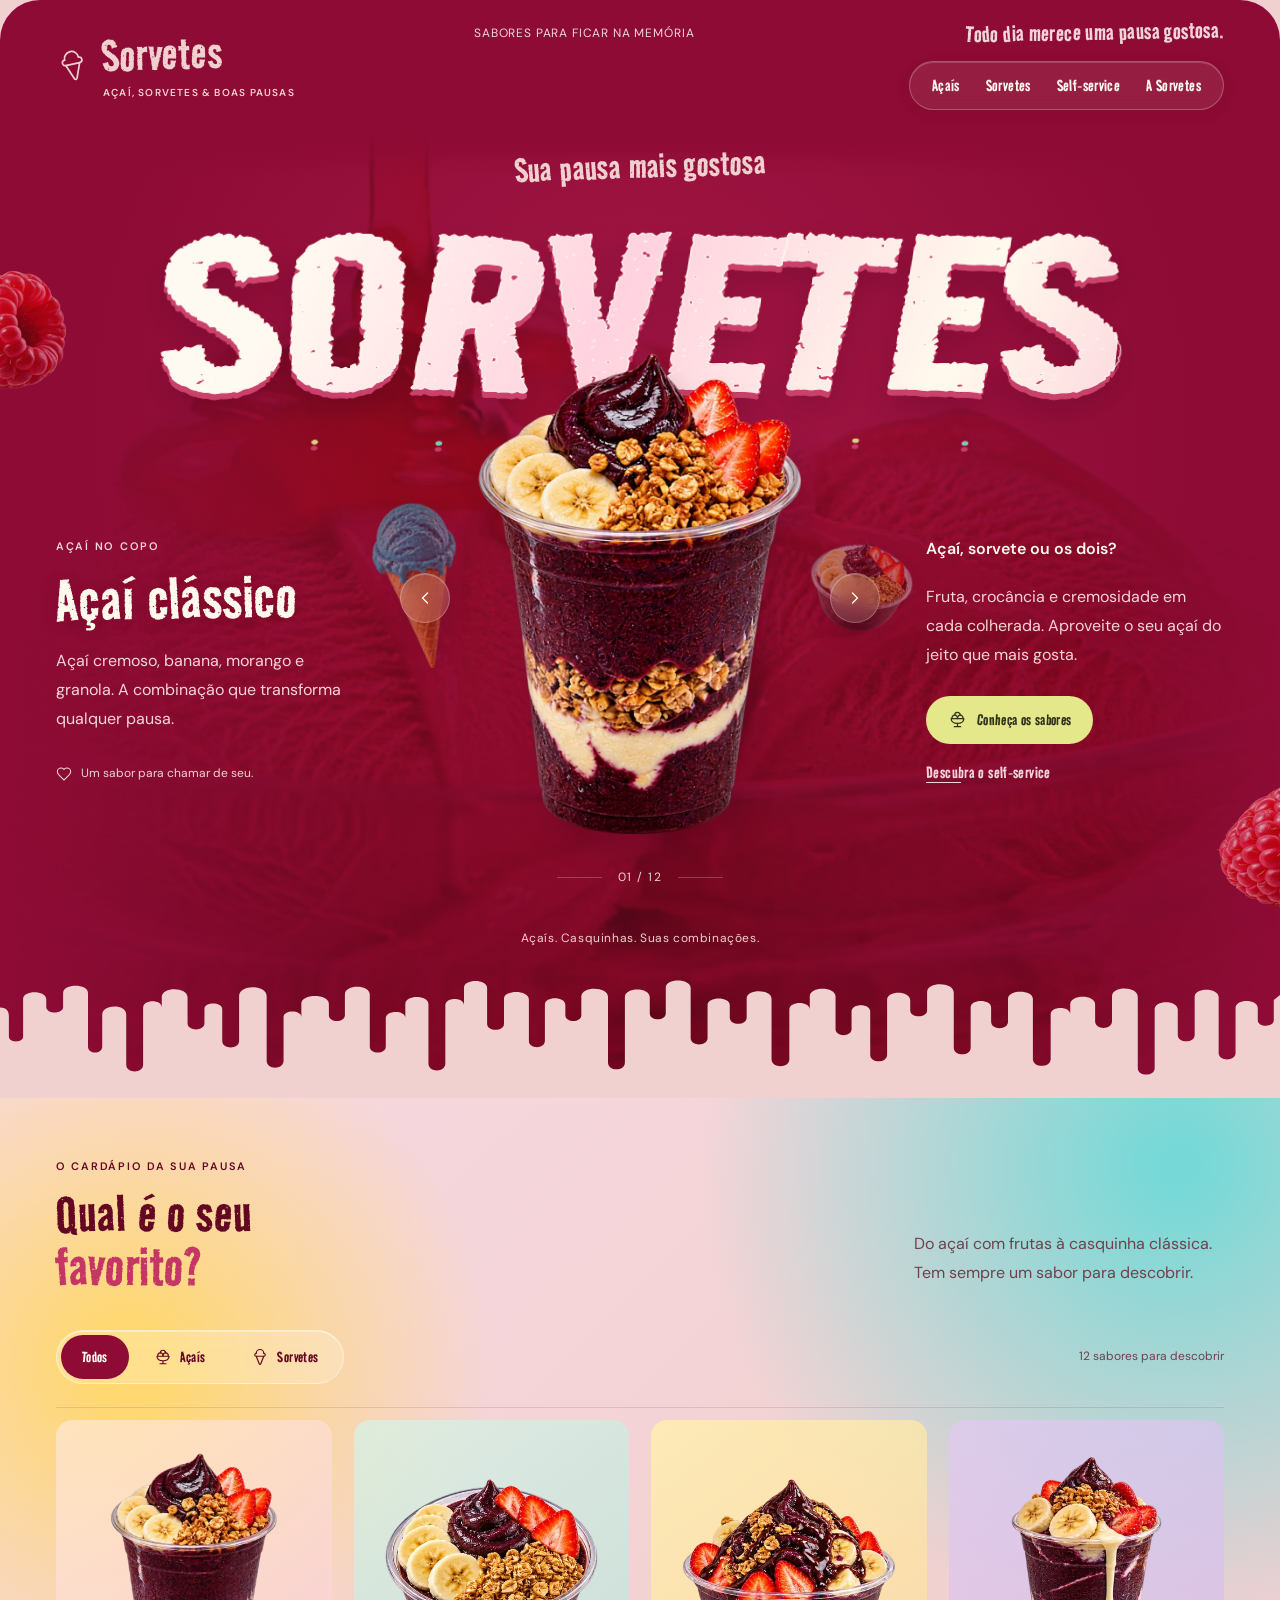
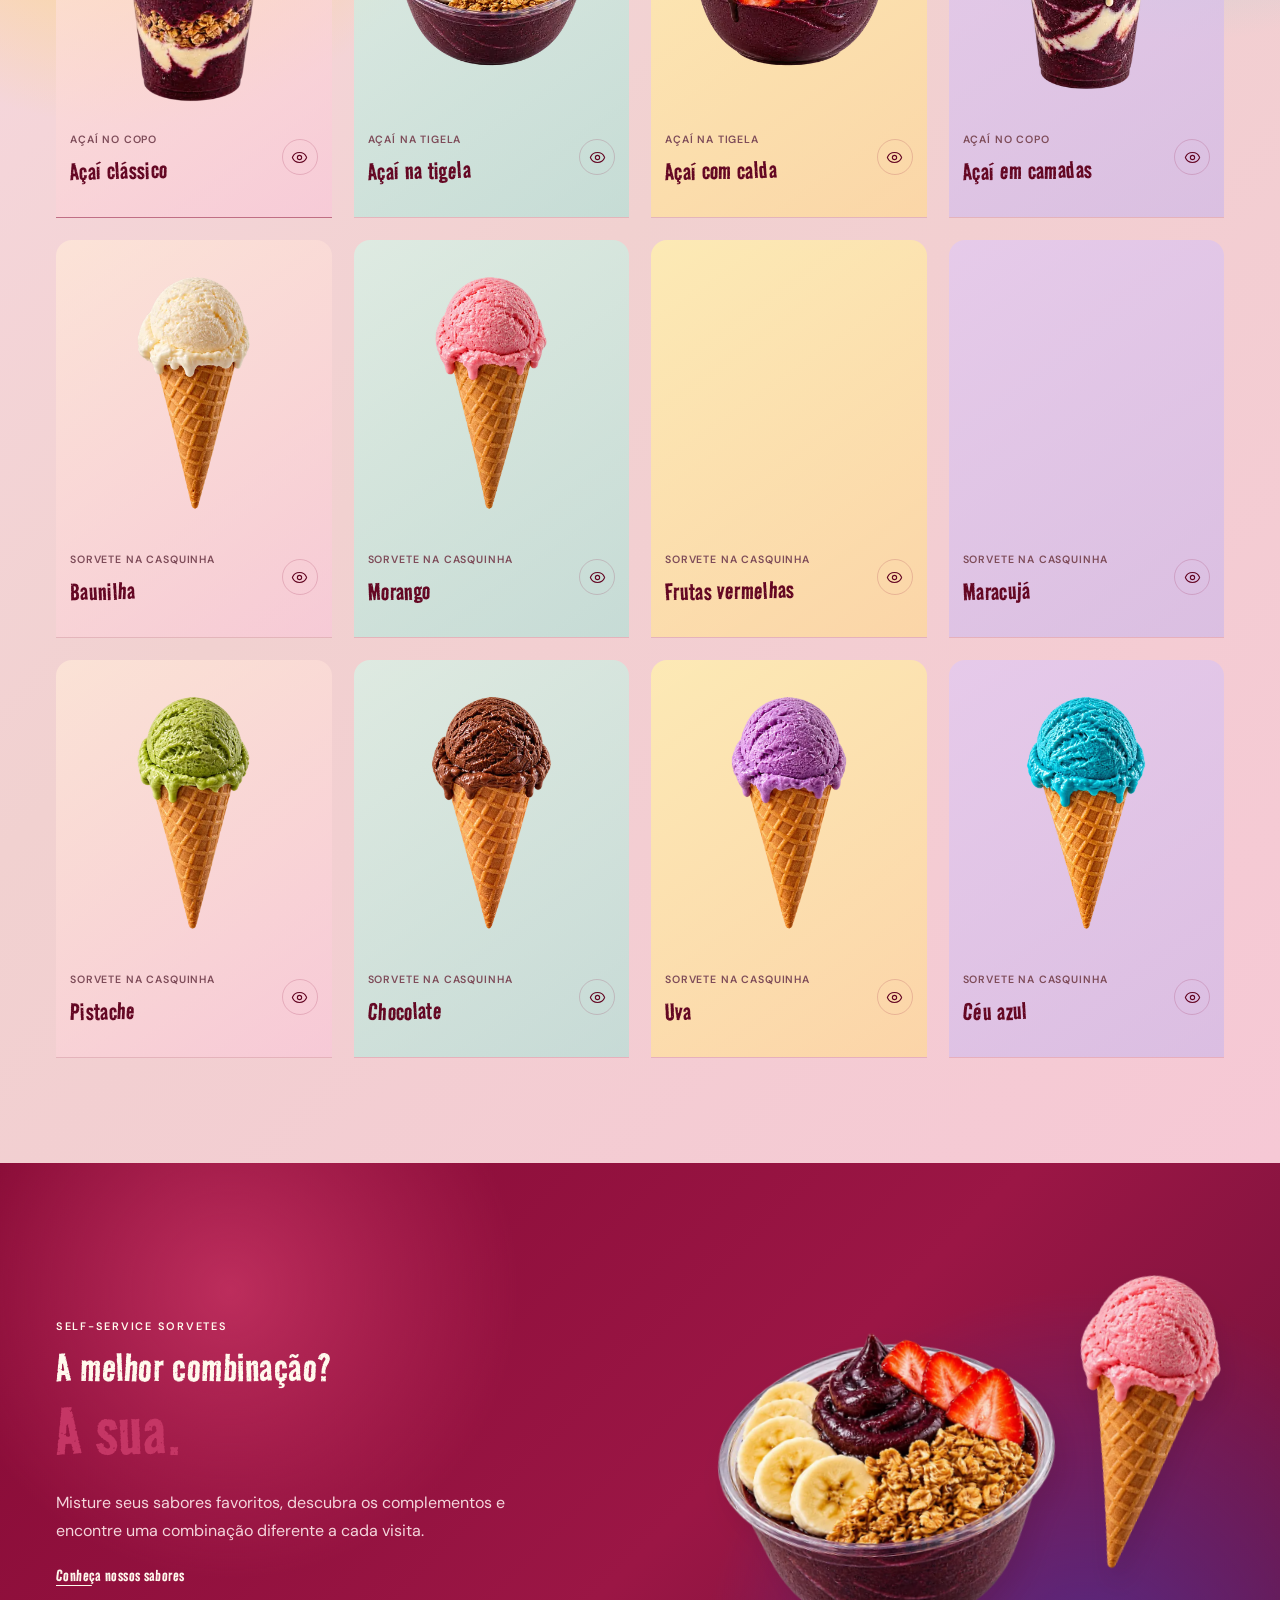
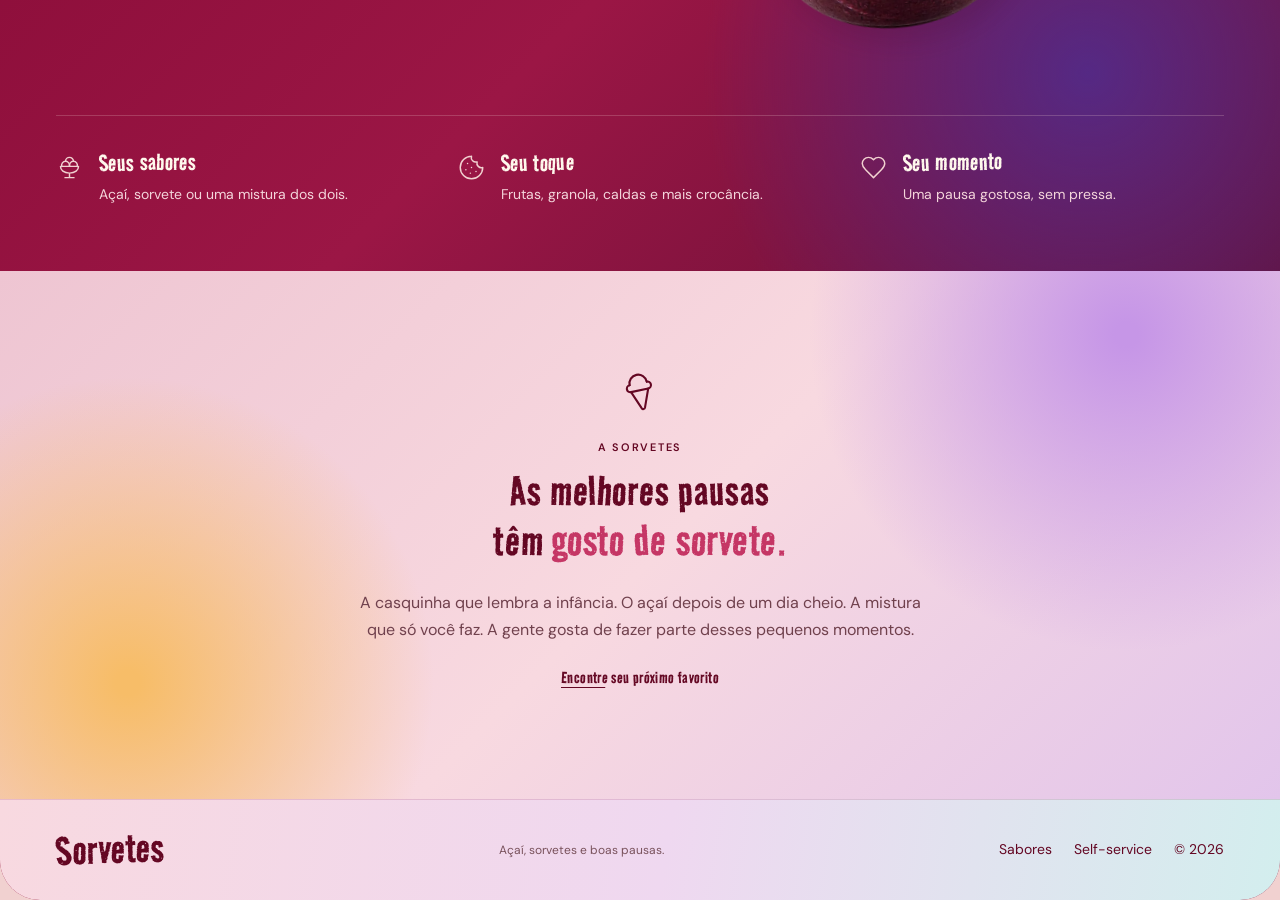
==== sorvetes/index.html @ 3cd3f7c0 "Publish Creamery site" ====
<!doctype html>
<html lang="pt-BR">
<head>
  <meta charset="utf-8">
  <meta name="viewport" content="width=device-width, initial-scale=1">
  <meta name="theme-color" content="#8d0b35">
  <meta name="description" content="Conheça a Sorvetes: açaís com frutas, sorvetes na casquinha e self-service. Um sabor para cada pausa.">
  <title>Sorvetes | Açaí, sorvetes e self-service</title>
  <link rel="icon" type="image/svg+xml" href="data:image/svg+xml,%3Csvg xmlns='http://www.w3.org/2000/svg' viewBox='0 0 64 64'%3E%3Crect width='64' height='64' rx='18' fill='%238d0b35'/%3E%3Cpath d='M21 34h22L32 57z' fill='%23e3bd7b'/%3E%3Ccircle cx='32' cy='25' r='16' fill='%23efb9c2'/%3E%3C/svg%3E">
  <link rel="preload" href="assets/scoops.woff" as="font" type="font/woff" crossorigin>
  <link rel="preload" href="assets/dm-sans.woff" as="font" type="font/woff" crossorigin>
  <link rel="preload" href="assets/acai-hero.webp" as="image" fetchpriority="high">
  <link rel="stylesheet" href="styles.css">
  <script src="products.js" defer></script>
  <script src="app.js" defer></script>
</head>
<body>
  <a class="skip-link" href="#inicio">Pular para o conteúdo</a>
  <div class="site-shell">
    <header class="site-header">
      <a class="brand" href="#inicio" aria-label="Sorvetes, início"><svg class="icon" aria-hidden="true"><use href="assets/icons.svg#ice-cream-cone"/></svg><span class="brand-name">Sorvetes<span>açaí, sorvetes & boas pausas</span></span></a>
      <div class="header-content">
        <div class="header-top"><span>SABORES PARA FICAR NA MEMÓRIA</span><span class="header-note">Todo dia merece uma pausa gostosa.</span></div>
        <div class="header-bottom">
          <nav class="desktop-nav glass" aria-label="Navegação principal"><a class="nav-link" href="#cardapio" data-filter-link="acai">Açaís</a><a class="nav-link" href="#cardapio" data-filter-link="sorvete">Sorvetes</a><a class="nav-link" href="#self-service">Self-service</a><a class="nav-link" href="#sobre">A Sorvetes</a></nav>
          <button class="menu-toggle icon-button glass" type="button" title="Abrir menu" aria-label="Abrir menu" aria-expanded="false" aria-controls="mobile-nav"><svg class="icon" aria-hidden="true"><use href="assets/icons.svg#menu"/></svg></button>
        </div>
      </div>
      <nav id="mobile-nav" class="mobile-nav glass" aria-label="Navegação móvel" hidden><a href="#cardapio" data-filter-link="acai">Açaís</a><a href="#cardapio" data-filter-link="sorvete">Sorvetes</a><a href="#self-service">Self-service</a><a href="#sobre">A Sorvetes</a></nav>
    </header>
    <main>
      <div class="hero-band">
        <div class="site-atmosphere" aria-hidden="true">
          <video id="background-video" autoplay muted loop playsinline webkit-playsinline preload="metadata" poster="assets/video/strawberry-poster.webp" tabindex="-1" disablepictureinpicture disableremoteplayback>
            <source src="assets/video/strawberry-mobile.mp4" data-src="assets/video/strawberry-mobile.mp4" media="(max-width: 700px)" type="video/mp4">
            <source src="assets/video/strawberry-desktop.mp4" data-src="assets/video/strawberry-desktop.mp4" type="video/mp4">
          </video>
        </div>
        <section id="inicio" class="hero" aria-label="Produtos em destaque" aria-roledescription="carrossel" tabindex="-1">
          <div class="hero-heading"><p class="eyebrow">Sua pausa mais gostosa</p><h1 class="scoop-wordmark" data-text="SORVETES">SORVETES</h1></div>
          <div class="hero-stage">
            <div class="hero-copy hero-copy-left"><span class="section-label" id="hero-category">Açaí no copo</span><h2 id="hero-name">Açaí clássico</h2><p id="hero-description">Açaí cremoso, banana, morango e granola. A combinação que transforma qualquer pausa.</p><div class="hero-caption"><svg class="icon" aria-hidden="true"><use href="assets/icons.svg#heart"/></svg><span>Um sabor para chamar de seu.</span></div></div>
            <div class="product-showcase">
              <div class="edge-preview edge-preview-previous" aria-hidden="true"><img id="previous-image" src="assets/products/ceu-azul.webp" alt="" width="227" height="440" decoding="async" fetchpriority="low"><span class="edge-preview-label"><small>Anterior</small><strong id="previous-name">Céu azul</strong></span></div>
              <div class="edge-preview edge-preview-next" aria-hidden="true"><img id="next-image" src="assets/products/acai-na-tigela.webp" alt="" width="440" height="385" decoding="async" fetchpriority="low"><span class="edge-preview-label"><small>Próximo</small><strong id="next-name">Açaí na tigela</strong></span></div>
              <button id="previous-product" class="icon-button product-arrow previous glass" type="button" title="Ver produto anterior: Céu azul" aria-label="Ver produto anterior: Céu azul" aria-controls="hero-image"><svg class="icon" aria-hidden="true"><use href="assets/icons.svg#chevron-left"/></svg></button>
              <figure class="hero-product"><div class="product-tilt"><div class="product-float"><img id="hero-image" class="hero-product-image is-active" src="assets/acai-hero.webp" alt="Açaí clássico com banana, morango e granola" width="800" height="1200" fetchpriority="high" decoding="async" draggable="false"><img id="hero-buffer-image" class="hero-product-image" alt="" aria-hidden="true" width="800" height="1200" decoding="async" draggable="false"></div></div><figcaption class="sr-only" id="hero-image-caption">Açaí clássico</figcaption></figure>
              <button id="next-product" class="icon-button product-arrow next glass" type="button" title="Ver próximo produto: Açaí na tigela" aria-label="Ver próximo produto: Açaí na tigela" aria-controls="hero-image"><svg class="icon" aria-hidden="true"><use href="assets/icons.svg#chevron-right"/></svg></button>
              <div class="product-position"><span class="position-line" aria-hidden="true"></span><span id="slide-count" class="slide-count" aria-hidden="true">01 / 12</span><span class="position-line" aria-hidden="true"></span></div>
            </div>
            <div class="hero-copy hero-copy-right"><p class="hero-intro">Açaí, sorvete ou os dois?</p><p id="hero-detail">Fruta, crocância e cremosidade em cada colherada. Aproveite o seu açaí do jeito que mais gosta.</p><div class="hero-actions"><a class="button button-lime" href="#cardapio"><svg class="icon" aria-hidden="true"><use href="assets/icons.svg#ice-cream-bowl"/></svg>Conheça os sabores</a><a class="text-link" href="#self-service">Descubra o self-service</a></div></div>
          </div>
          <div class="hero-controls"><span class="hero-control-note">Açaís. Casquinhas. Suas combinações.</span></div>
          <p id="slide-status" class="sr-only" aria-live="polite"></p>
        </section>
        <div class="berries" aria-hidden="true"><img class="berry berry-one" src="assets/raspberry.webp" alt="" width="160" height="160" decoding="async"><img class="berry berry-two" src="assets/raspberry.webp" alt="" width="160" height="160" decoding="async"></div>
        <div class="cream-edge" aria-hidden="true"><svg viewBox="0 0 1440 310" preserveAspectRatio="none" xmlns="http://www.w3.org/2000/svg">
        <path d="M0 76 C8 76 10 87 10 99 L10 151 C10 168 26 168 26 151 L26 54 C26 31 52 31 52 55 L52 74 C52 94 71 94 71 75 L71 39 C71 14 99 14 99 39 L99 177 C99 198 115 198 115 177 L115 95 C115 67 142 67 142 94 L142 224 C142 247 161 247 161 224 L161 77 C161 55 182 55 182 76 L182 49 C182 22 211 22 211 50 L211 117 C211 138 230 138 230 117 L230 79 C230 61 250 61 250 80 L250 163 C250 185 269 185 269 163 L269 46 C269 16 300 16 300 47 L300 214 C300 238 319 238 319 214 L319 101 C319 82 339 82 339 101 L339 66 C339 40 370 40 370 67 L370 96 C370 116 388 116 388 96 L388 42 C388 16 416 16 416 43 L416 177 C416 198 434 198 434 177 L434 104 C434 83 456 83 456 103 L456 67 C456 43 482 43 482 68 L482 221 C482 245 501 245 501 221 L501 70 C501 49 522 49 522 70 L522 25 C522 2 548 2 548 26 L548 118 C548 139 567 139 567 118 L567 54 C567 30 595 30 595 56 L595 163 C595 184 613 184 613 162 L613 69 C613 47 636 47 636 70 L636 96 C636 116 654 116 654 96 L654 48 C654 21 684 21 684 49 L684 218 C684 242 703 242 703 218 L703 49 C703 23 731 23 731 50 L731 91 C731 112 749 112 749 91 L749 24 C749 0 777 0 777 26 L777 155 C777 177 796 177 796 155 L796 70 C796 47 821 47 821 70 L821 102 C821 124 840 124 840 102 L840 53 C840 28 868 28 868 54 L868 210 C868 234 888 234 888 210 L888 82 C888 59 911 59 911 82 L911 47 C911 21 940 21 940 48 L940 132 C940 153 958 153 958 132 L958 86 C958 65 979 65 979 86 L979 198 C979 221 998 221 998 198 L998 56 C998 32 1024 32 1024 58 L1024 83 C1024 104 1043 104 1043 83 L1043 36 C1043 9 1073 9 1073 38 L1073 180 C1073 203 1092 203 1092 180 L1092 76 C1092 54 1115 54 1115 76 L1115 113 C1115 135 1134 135 1134 113 L1134 54 C1134 29 1162 29 1162 54 L1162 209 C1162 233 1182 233 1182 209 L1182 93 C1182 72 1204 72 1204 93 L1204 68 C1204 42 1232 42 1232 68 L1232 112 C1232 135 1251 135 1251 112 L1251 47 C1251 20 1280 20 1280 49 L1280 233 C1280 255 1299 255 1299 233 L1299 81 C1299 56 1325 56 1325 82 L1325 147 C1325 169 1344 169 1344 147 L1344 48 C1344 24 1371 24 1371 50 L1371 194 C1371 216 1390 216 1390 194 L1390 77 C1390 53 1415 53 1415 78 L1415 109 C1415 128 1433 128 1433 109 L1433 57 L1440 44 L1440 310 L0 310 Z"/>
      </svg></div>
      </div>
      <div class="catalog-band">
        <div class="rain-field" aria-hidden="true">
          <svg class="rain-drop" style="--x:3%;--size:32px;--delay:-2s;--duration:15s;--drift:18px;--turn:-18deg"><use href="assets/icons.svg#ice-cream-cone"/></svg>
          <svg class="rain-drop" style="--x:12%;--size:45px;--delay:-10s;--duration:18s;--drift:-16px;--turn:14deg"><use href="assets/icons.svg#ice-cream-bowl"/></svg>
          <svg class="rain-drop" style="--x:22%;--size:28px;--delay:-6s;--duration:13s;--drift:12px;--turn:-12deg"><use href="assets/icons.svg#ice-cream-cone"/></svg>
          <svg class="rain-drop" style="--x:31%;--size:50px;--delay:-14s;--duration:20s;--drift:-20px;--turn:20deg"><use href="assets/icons.svg#ice-cream-bowl"/></svg>
          <svg class="rain-drop" style="--x:42%;--size:34px;--delay:-5s;--duration:17s;--drift:19px;--turn:-20deg"><use href="assets/icons.svg#ice-cream-cone"/></svg>
          <svg class="rain-drop" style="--x:53%;--size:43px;--delay:-12s;--duration:16s;--drift:-22px;--turn:15deg"><use href="assets/icons.svg#ice-cream-bowl"/></svg>
          <svg class="rain-drop" style="--x:64%;--size:26px;--delay:-4s;--duration:14s;--drift:15px;--turn:-16deg"><use href="assets/icons.svg#ice-cream-cone"/></svg>
          <svg class="rain-drop" style="--x:74%;--size:48px;--delay:-16s;--duration:19s;--drift:-13px;--turn:18deg"><use href="assets/icons.svg#ice-cream-bowl"/></svg>
          <svg class="rain-drop" style="--x:83%;--size:30px;--delay:-8s;--duration:15s;--drift:20px;--turn:-15deg"><use href="assets/icons.svg#ice-cream-cone"/></svg>
          <svg class="rain-drop" style="--x:93%;--size:40px;--delay:-18s;--duration:21s;--drift:-17px;--turn:21deg"><use href="assets/icons.svg#ice-cream-bowl"/></svg>
        </div>
        <section id="cardapio" class="catalog section-container" aria-labelledby="catalog-title">
          <div class="section-heading reveal"><div><p class="section-label">O cardápio da sua pausa</p><h2 id="catalog-title">Qual é o seu <em>favorito?</em></h2></div><p>Do açaí com frutas à casquinha clássica. Tem sempre um sabor para descobrir.</p></div>
          <div class="catalog-toolbar"><div class="category-filters glass" role="group" aria-label="Filtrar produtos"><button class="filter-button active" type="button" data-filter="all" aria-pressed="true">Todos</button><button class="filter-button" type="button" data-filter="acai" aria-pressed="false"><svg class="icon" aria-hidden="true"><use href="assets/icons.svg#ice-cream-bowl"/></svg>Açaís</button><button class="filter-button" type="button" data-filter="sorvete" aria-pressed="false"><svg class="icon" aria-hidden="true"><use href="assets/icons.svg#ice-cream-cone"/></svg>Sorvetes</button></div><span id="product-count" class="product-count" aria-live="polite">12 sabores para descobrir</span></div>
          <div class="product-grid">
            <article class="product-card reveal" data-product-id="acai-classico" data-category="acai">
              <button class="product-preview" type="button" data-show-product="acai-classico" aria-label="Ver Açaí clássico em destaque">
                <span class="catalog-art"><img src="assets/products/acai-classico-thumb.webp" alt="" width="293" height="440" loading="lazy" decoding="async"></span>
                <span class="product-info"><span><span class="product-category">Açaí no copo</span><span class="product-name">Açaí clássico</span></span><span class="product-view" aria-hidden="true"><svg class="icon" aria-hidden="true"><use href="assets/icons.svg#eye"/></svg></span></span>
              </button>
            </article>
            <article class="product-card reveal" data-product-id="acai-na-tigela" data-category="acai">
              <button class="product-preview" type="button" data-show-product="acai-na-tigela" aria-label="Ver Açaí na tigela em destaque">
                <span class="catalog-art"><img src="assets/products/acai-na-tigela-thumb.webp" srcset="assets/products/acai-na-tigela-thumb.webp 440w, assets/products/acai-na-tigela.webp 900w" sizes="(max-width: 540px) 165px, (max-width: 960px) 230px, 270px" alt="" width="440" height="385" loading="lazy" decoding="async"></span>
                <span class="product-info"><span><span class="product-category">Açaí na tigela</span><span class="product-name">Açaí na tigela</span></span><span class="product-view" aria-hidden="true"><svg class="icon" aria-hidden="true"><use href="assets/icons.svg#eye"/></svg></span></span>
              </button>
            </article>
            <article class="product-card reveal" data-product-id="acai-com-calda" data-category="acai">
              <button class="product-preview" type="button" data-show-product="acai-com-calda" aria-label="Ver Açaí com calda em destaque">
                <span class="catalog-art"><img src="assets/products/acai-com-calda-thumb.webp" srcset="assets/products/acai-com-calda-thumb.webp 440w, assets/products/acai-com-calda.webp 900w" sizes="(max-width: 540px) 165px, (max-width: 960px) 230px, 270px" alt="" width="440" height="385" loading="lazy" decoding="async"></span>
                <span class="product-info"><span><span class="product-category">Açaí na tigela</span><span class="product-name">Açaí com calda</span></span><span class="product-view" aria-hidden="true"><svg class="icon" aria-hidden="true"><use href="assets/icons.svg#eye"/></svg></span></span>
              </button>
            </article>
            <article class="product-card reveal" data-product-id="acai-em-camadas" data-category="acai">
              <button class="product-preview" type="button" data-show-product="acai-em-camadas" aria-label="Ver Açaí em camadas em destaque">
                <span class="catalog-art"><img src="assets/products/acai-em-camadas-thumb.webp" srcset="assets/products/acai-em-camadas-thumb.webp 286w, assets/products/acai-em-camadas.webp 584w" sizes="(max-width: 540px) 165px, (max-width: 960px) 230px, 270px" alt="" width="286" height="440" loading="lazy" decoding="async"></span>
                <span class="product-info"><span><span class="product-category">Açaí no copo</span><span class="product-name">Açaí em camadas</span></span><span class="product-view" aria-hidden="true"><svg class="icon" aria-hidden="true"><use href="assets/icons.svg#eye"/></svg></span></span>
              </button>
            </article>
            <article class="product-card reveal" data-product-id="baunilha" data-category="sorvete">
              <button class="product-preview" type="button" data-show-product="baunilha" aria-label="Ver Baunilha em destaque">
                <span class="catalog-art"><img src="assets/products/baunilha-thumb.webp" srcset="assets/products/baunilha-thumb.webp 214w, assets/products/baunilha.webp 438w" sizes="(max-width: 540px) 165px, (max-width: 960px) 230px, 270px" alt="" width="214" height="440" loading="lazy" decoding="async"></span>
                <span class="product-info"><span><span class="product-category">Sorvete na casquinha</span><span class="product-name">Baunilha</span></span><span class="product-view" aria-hidden="true"><svg class="icon" aria-hidden="true"><use href="assets/icons.svg#eye"/></svg></span></span>
              </button>
            </article>
            <article class="product-card reveal" data-product-id="morango" data-category="sorvete">
              <button class="product-preview" type="button" data-show-product="morango" aria-label="Ver Morango em destaque">
                <span class="catalog-art"><img src="assets/products/morango-thumb.webp" srcset="assets/products/morango-thumb.webp 212w, assets/products/morango.webp 433w" sizes="(max-width: 540px) 165px, (max-width: 960px) 230px, 270px" alt="" width="212" height="440" loading="lazy" decoding="async"></span>
                <span class="product-info"><span><span class="product-category">Sorvete na casquinha</span><span class="product-name">Morango</span></span><span class="product-view" aria-hidden="true"><svg class="icon" aria-hidden="true"><use href="assets/icons.svg#eye"/></svg></span></span>
              </button>
            </article>
            <article class="product-card reveal" data-product-id="frutas-vermelhas" data-category="sorvete">
              <button class="product-preview" type="button" data-show-product="frutas-vermelhas" aria-label="Ver Frutas vermelhas em destaque">
                <span class="catalog-art"><img src="assets/products/frutas-vermelhas-thumb.webp" srcset="assets/products/frutas-vermelhas-thumb.webp 227w, assets/products/frutas-vermelhas.webp 465w" sizes="(max-width: 540px) 165px, (max-width: 960px) 230px, 270px" alt="" width="227" height="440" loading="lazy" decoding="async"></span>
                <span class="product-info"><span><span class="product-category">Sorvete na casquinha</span><span class="product-name">Frutas vermelhas</span></span><span class="product-view" aria-hidden="true"><svg class="icon" aria-hidden="true"><use href="assets/icons.svg#eye"/></svg></span></span>
              </button>
            </article>
            <article class="product-card reveal" data-product-id="maracuja" data-category="sorvete">
              <button class="product-preview" type="button" data-show-product="maracuja" aria-label="Ver Maracujá em destaque">
                <span class="catalog-art"><img src="assets/products/maracuja-thumb.webp" srcset="assets/products/maracuja-thumb.webp 213w, assets/products/maracuja.webp 436w" sizes="(max-width: 540px) 165px, (max-width: 960px) 230px, 270px" alt="" width="213" height="440" loading="lazy" decoding="async"></span>
                <span class="product-info"><span><span class="product-category">Sorvete na casquinha</span><span class="product-name">Maracujá</span></span><span class="product-view" aria-hidden="true"><svg class="icon" aria-hidden="true"><use href="assets/icons.svg#eye"/></svg></span></span>
              </button>
            </article>
            <article class="product-card reveal" data-product-id="pistache" data-category="sorvete">
              <button class="product-preview" type="button" data-show-product="pistache" aria-label="Ver Pistache em destaque">
                <span class="catalog-art"><img src="assets/products/pistache-thumb.webp" srcset="assets/products/pistache-thumb.webp 214w, assets/products/pistache.webp 438w" sizes="(max-width: 540px) 165px, (max-width: 960px) 230px, 270px" alt="" width="214" height="440" loading="lazy" decoding="async"></span>
                <span class="product-info"><span><span class="product-category">Sorvete na casquinha</span><span class="product-name">Pistache</span></span><span class="product-view" aria-hidden="true"><svg class="icon" aria-hidden="true"><use href="assets/icons.svg#eye"/></svg></span></span>
              </button>
            </article>
            <article class="product-card reveal" data-product-id="chocolate" data-category="sorvete">
              <button class="product-preview" type="button" data-show-product="chocolate" aria-label="Ver Chocolate em destaque">
                <span class="catalog-art"><img src="assets/products/chocolate-thumb.webp" srcset="assets/products/chocolate-thumb.webp 228w, assets/products/chocolate.webp 465w" sizes="(max-width: 540px) 165px, (max-width: 960px) 230px, 270px" alt="" width="228" height="440" loading="lazy" decoding="async"></span>
                <span class="product-info"><span><span class="product-category">Sorvete na casquinha</span><span class="product-name">Chocolate</span></span><span class="product-view" aria-hidden="true"><svg class="icon" aria-hidden="true"><use href="assets/icons.svg#eye"/></svg></span></span>
              </button>
            </article>
            <article class="product-card reveal" data-product-id="uva" data-category="sorvete">
              <button class="product-preview" type="button" data-show-product="uva" aria-label="Ver Uva em destaque">
                <span class="catalog-art"><img src="assets/products/uva-thumb.webp" srcset="assets/products/uva-thumb.webp 219w, assets/products/uva.webp 448w" sizes="(max-width: 540px) 165px, (max-width: 960px) 230px, 270px" alt="" width="219" height="440" loading="lazy" decoding="async"></span>
                <span class="product-info"><span><span class="product-category">Sorvete na casquinha</span><span class="product-name">Uva</span></span><span class="product-view" aria-hidden="true"><svg class="icon" aria-hidden="true"><use href="assets/icons.svg#eye"/></svg></span></span>
              </button>
            </article>
            <article class="product-card reveal" data-product-id="ceu-azul" data-category="sorvete">
              <button class="product-preview" type="button" data-show-product="ceu-azul" aria-label="Ver Céu azul em destaque">
                <span class="catalog-art"><img src="assets/products/ceu-azul-thumb.webp" srcset="assets/products/ceu-azul-thumb.webp 224w, assets/products/ceu-azul.webp 459w" sizes="(max-width: 540px) 165px, (max-width: 960px) 230px, 270px" alt="" width="224" height="440" loading="lazy" decoding="async"></span>
                <span class="product-info"><span><span class="product-category">Sorvete na casquinha</span><span class="product-name">Céu azul</span></span><span class="product-view" aria-hidden="true"><svg class="icon" aria-hidden="true"><use href="assets/icons.svg#eye"/></svg></span></span>
              </button>
            </article>
          </div>
        </section>
      </div>
      <section id="self-service" class="self-service" aria-labelledby="self-title">
        <div class="rain-field" aria-hidden="true">
          <svg class="rain-drop" style="--x:3%;--size:32px;--delay:-2s;--duration:15s;--drift:18px;--turn:-18deg"><use href="assets/icons.svg#ice-cream-cone"/></svg>
          <svg class="rain-drop" style="--x:12%;--size:45px;--delay:-10s;--duration:18s;--drift:-16px;--turn:14deg"><use href="assets/icons.svg#ice-cream-bowl"/></svg>
          <svg class="rain-drop" style="--x:22%;--size:28px;--delay:-6s;--duration:13s;--drift:12px;--turn:-12deg"><use href="assets/icons.svg#ice-cream-cone"/></svg>
          <svg class="rain-drop" style="--x:31%;--size:50px;--delay:-14s;--duration:20s;--drift:-20px;--turn:20deg"><use href="assets/icons.svg#ice-cream-bowl"/></svg>
          <svg class="rain-drop" style="--x:42%;--size:34px;--delay:-5s;--duration:17s;--drift:19px;--turn:-20deg"><use href="assets/icons.svg#ice-cream-cone"/></svg>
          <svg class="rain-drop" style="--x:53%;--size:43px;--delay:-12s;--duration:16s;--drift:-22px;--turn:15deg"><use href="assets/icons.svg#ice-cream-bowl"/></svg>
          <svg class="rain-drop" style="--x:64%;--size:26px;--delay:-4s;--duration:14s;--drift:15px;--turn:-16deg"><use href="assets/icons.svg#ice-cream-cone"/></svg>
          <svg class="rain-drop" style="--x:74%;--size:48px;--delay:-16s;--duration:19s;--drift:-13px;--turn:18deg"><use href="assets/icons.svg#ice-cream-bowl"/></svg>
          <svg class="rain-drop" style="--x:83%;--size:30px;--delay:-8s;--duration:15s;--drift:20px;--turn:-15deg"><use href="assets/icons.svg#ice-cream-cone"/></svg>
          <svg class="rain-drop" style="--x:93%;--size:40px;--delay:-18s;--duration:21s;--drift:-17px;--turn:21deg"><use href="assets/icons.svg#ice-cream-bowl"/></svg>
        </div>
        <div class="section-container self-layout">
          <div class="self-copy reveal"><p class="section-label">Self-service Sorvetes</p><h2 id="self-title">A melhor combinação?<br><em>A sua.</em></h2><p>Misture seus sabores favoritos, descubra os complementos e encontre uma combinação diferente a cada visita.</p><a class="text-link" href="#cardapio">Conheça nossos sabores</a></div>
          <div class="self-art reveal"><img class="self-bowl" src="assets/products/acai-na-tigela.webp" alt="Tigela de açaí com frutas e granola" width="900" height="788" loading="lazy" decoding="async"><img class="self-cone" src="assets/products/morango.webp" alt="Sorvete de morango na casquinha" width="433" height="900" loading="lazy" decoding="async"></div>
          <div class="self-steps"><div class="self-step reveal"><svg class="icon" aria-hidden="true"><use href="assets/icons.svg#ice-cream-bowl"/></svg><div><h3>Seus sabores</h3><p>Açaí, sorvete ou uma mistura dos dois.</p></div></div><div class="self-step reveal"><svg class="icon" aria-hidden="true"><use href="assets/icons.svg#cookie"/></svg><div><h3>Seu toque</h3><p>Frutas, granola, caldas e mais crocância.</p></div></div><div class="self-step reveal"><svg class="icon" aria-hidden="true"><use href="assets/icons.svg#heart"/></svg><div><h3>Seu momento</h3><p>Uma pausa gostosa, sem pressa.</p></div></div></div>
        </div>
      </section>
      <div class="about-band">
        <div class="rain-field" aria-hidden="true">
          <svg class="rain-drop" style="--x:3%;--size:32px;--delay:-2s;--duration:15s;--drift:18px;--turn:-18deg"><use href="assets/icons.svg#ice-cream-cone"/></svg>
          <svg class="rain-drop" style="--x:12%;--size:45px;--delay:-10s;--duration:18s;--drift:-16px;--turn:14deg"><use href="assets/icons.svg#ice-cream-bowl"/></svg>
          <svg class="rain-drop" style="--x:22%;--size:28px;--delay:-6s;--duration:13s;--drift:12px;--turn:-12deg"><use href="assets/icons.svg#ice-cream-cone"/></svg>
          <svg class="rain-drop" style="--x:31%;--size:50px;--delay:-14s;--duration:20s;--drift:-20px;--turn:20deg"><use href="assets/icons.svg#ice-cream-bowl"/></svg>
          <svg class="rain-drop" style="--x:42%;--size:34px;--delay:-5s;--duration:17s;--drift:19px;--turn:-20deg"><use href="assets/icons.svg#ice-cream-cone"/></svg>
          <svg class="rain-drop" style="--x:53%;--size:43px;--delay:-12s;--duration:16s;--drift:-22px;--turn:15deg"><use href="assets/icons.svg#ice-cream-bowl"/></svg>
          <svg class="rain-drop" style="--x:64%;--size:26px;--delay:-4s;--duration:14s;--drift:15px;--turn:-16deg"><use href="assets/icons.svg#ice-cream-cone"/></svg>
          <svg class="rain-drop" style="--x:74%;--size:48px;--delay:-16s;--duration:19s;--drift:-13px;--turn:18deg"><use href="assets/icons.svg#ice-cream-bowl"/></svg>
          <svg class="rain-drop" style="--x:83%;--size:30px;--delay:-8s;--duration:15s;--drift:20px;--turn:-15deg"><use href="assets/icons.svg#ice-cream-cone"/></svg>
          <svg class="rain-drop" style="--x:93%;--size:40px;--delay:-18s;--duration:21s;--drift:-17px;--turn:21deg"><use href="assets/icons.svg#ice-cream-bowl"/></svg>
        </div>
        <section id="sobre" class="about section-container reveal" aria-labelledby="about-title"><div class="about-mark"><svg class="icon" aria-hidden="true"><use href="assets/icons.svg#ice-cream-cone"/></svg></div><p class="section-label">A Sorvetes</p><h2 id="about-title">As melhores pausas<br>têm <em>gosto de sorvete.</em></h2><p>A casquinha que lembra a infância. O açaí depois de um dia cheio. A mistura que só você faz. A gente gosta de fazer parte desses pequenos momentos.</p><a class="text-link" href="#cardapio">Encontre seu próximo favorito</a></section>
      </div>
    </main>
    <footer class="site-footer"><a class="footer-brand" href="#inicio">Sorvetes</a><span>Açaí, sorvetes e boas pausas.</span><nav aria-label="Navegação do rodapé"><a href="#cardapio">Sabores</a><a href="#self-service">Self-service</a><span>© <span id="year">2026</span></span></nav></footer>
  </div>
</body>
</html>
---- sorvetes/styles.css ----
@font-face{font-family:"Scoops";src:url("assets/scoops.woff") format("woff");font-weight:400;font-display:swap}
@font-face{font-family:"DM Sans";src:url("assets/dm-sans.woff") format("woff");font-weight:400;font-display:swap}
@font-face{font-family:"DM Sans";src:url("assets/dm-sans-semibold.woff") format("woff");font-weight:600 700;font-display:swap}

:root{
  --wine:#8d0b35;--wine-dark:#640723;--cream:#f1d1d0;--white:#fff9ed;
  --muted:#f4d5db;--lime:#e4e78a;--body:"DM Sans",Arial,sans-serif;
  --display:"Scoops",Impact,sans-serif;--playful:"Scoops",cursive;
  --ease:cubic-bezier(.22,.61,.36,1);
}
*{box-sizing:border-box}
html{scroll-behavior:smooth;scroll-padding-top:28px}
body{margin:0;background:var(--cream);color:var(--white);font:400 1rem/1.7 var(--body);-webkit-font-smoothing:antialiased}
button{font:inherit;cursor:pointer;border:0}
button,a{-webkit-tap-highlight-color:transparent;touch-action:manipulation}
a{color:inherit;text-decoration:none}
img{display:block;max-width:100%}
button:focus-visible,a:focus-visible,[tabindex]:focus-visible{outline:3px solid var(--lime);outline-offset:5px}
.catalog button:focus-visible,.about a:focus-visible,.site-footer a:focus-visible{outline-color:var(--wine)}
button:disabled{cursor:default}
[hidden]{display:none!important}
.sr-only{position:absolute;width:1px;height:1px;padding:0;margin:-1px;overflow:hidden;clip:rect(0,0,0,0);white-space:nowrap;border:0}
.skip-link{position:fixed;z-index:100;top:12px;left:16px;padding:10px 20px;background:var(--cream);color:var(--wine);transform:translateY(-180%);border-radius:6px}
.skip-link:focus{transform:none}
.icon{display:inline-block;flex-shrink:0;width:20px;height:20px;fill:none;stroke:currentColor;stroke-width:1.6;stroke-linecap:round;stroke-linejoin:round}
.site-shell{isolation:isolate;position:relative;max-width:1800px;margin:auto;overflow:clip;border-radius:40px;background:var(--wine)}
.section-container{position:relative;z-index:2;width:min(1240px,calc(100% - 112px));margin:0 auto}
.site-atmosphere{
  position:absolute;inset:0;z-index:0;pointer-events:none;
  opacity:.58;mix-blend-mode:multiply;
  -webkit-mask-image:linear-gradient(90deg,transparent 0%,#000 32%,#000 85%,transparent);
  mask-image:linear-gradient(90deg,transparent 0%,#000 32%,#000 85%,transparent);
}
.site-atmosphere video{display:block;width:100%;height:100%;object-fit:cover;object-position:center;filter:contrast(1.1) saturate(1.12);transform:scale(1.012)}
.glass{
  background:rgba(255,249,237,.08);border:1px solid rgba(255,249,237,.25);
  box-shadow:inset 0 1px 0 rgba(255,255,255,.16),0 4px 18px rgba(38,0,15,.05);
}
@supports ((backdrop-filter:blur(1px)) or (-webkit-backdrop-filter:blur(1px))){
  .glass{-webkit-backdrop-filter:blur(10px);backdrop-filter:blur(10px)}
}
.site-header{position:relative;display:flex;align-items:center;justify-content:space-between;gap:50px;width:min(1240px,calc(100% - 112px));margin:0 auto;min-height:132px;z-index:10}
.brand{display:flex;align-items:center;gap:12px;flex-shrink:0;color:var(--cream)}
.brand>.icon{width:34px;height:47px;stroke-width:1.2;transform:rotate(-12deg)}
.brand-name{font:400 52px/.76 var(--playful);letter-spacing:.01em;transform:rotate(-2deg)}
.brand-name>span{display:block;font:700 .63rem/1.3 var(--body);margin-top:13px;letter-spacing:.12em;text-transform:uppercase;transform:rotate(2deg)}
.header-content{flex:1;max-width:750px;min-width:0}
.header-top{display:flex;align-items:center;justify-content:space-between;gap:18px;margin-bottom:17px;font-size:.75rem;color:var(--muted);letter-spacing:.07em}
.header-note{font:400 1.65rem/.8 var(--playful);letter-spacing:.015em;transform:rotate(-1deg)}
.header-bottom{display:flex;align-items:center;justify-content:flex-end}
.desktop-nav{display:flex;align-items:center;justify-content:space-around;gap:26px;padding:5px 22px;border-radius:40px}
.nav-link{position:relative;padding:10px 0;font:400 1.18rem/.9 var(--playful);letter-spacing:.02em;white-space:nowrap}
.nav-link:after,.text-link:after{content:"";position:absolute;bottom:6px;left:0;width:100%;height:1px;background:currentColor;transform:scaleX(0);transform-origin:left;transition:transform .3s var(--ease)}
.nav-link:hover:after,.text-link:hover:after{transform:scaleX(1)}
.button{display:inline-flex;align-items:center;justify-content:center;gap:10px;min-height:48px;padding:13px 22px;border-radius:30px;font:400 1.12rem/.9 var(--playful);letter-spacing:.02em;transition:transform .25s var(--ease),box-shadow .25s}
.button>.icon{width:19px;height:19px}
.button:hover{transform:translateY(-3px);box-shadow:0 8px 24px #22000c24}
.button:active{transform:translateY(0)}
.button-lime{background:var(--lime);color:#30331b}
.text-link{position:relative;display:inline-block;width:fit-content;padding:8px 0;font:400 1.18rem/.9 var(--playful);letter-spacing:.02em}
.text-link:after{transform:scaleX(.28)}
.icon-button{display:inline-flex;align-items:center;justify-content:center;flex-shrink:0;width:48px;height:48px;padding:12px;border-radius:50%;color:inherit;transition:background .25s,transform .25s,border-color .25s}
.icon-button:hover{background:#fff9ed26;transform:translateY(-2px);border-color:#fff9ed80}
.menu-toggle{display:none}
.mobile-nav{display:none}

.hero-band{isolation:isolate;position:relative;overflow:hidden;background:radial-gradient(ellipse at 50% 30%,#a31645 0%,var(--wine) 65%)}
.hero-band::before{content:"";position:absolute;z-index:1;inset:0 0 auto;height:46px;pointer-events:none;background:linear-gradient(180deg,var(--wine) 0%,rgba(141,11,53,.76) 34%,transparent 100%)}
.hero{position:relative;z-index:2;max-width:1530px;margin:auto;padding-bottom:30px;--product-accent:#e4a6b7}
.hero-heading{position:relative;z-index:1;text-align:center;padding:18px 0 0;pointer-events:none}
.eyebrow{font:400 clamp(2rem,3.1vw,3rem)/.82 var(--playful);margin:0 0 10px;color:var(--cream);letter-spacing:.01em;transform:rotate(-2deg)}
h1{font:400 clamp(5rem,20vw,20rem)/.93 var(--display);margin:0 auto;width:max-content;transform:skew(-6deg) scaleX(1.45);letter-spacing:0}
.scoop-wordmark{position:relative;isolation:isolate;color:#fff9ed;background:linear-gradient(105deg,#fffaf1 8%,#ffd2df 26%,#fff9ed 45%,#fbc2d5 62%,#fffaf1 83%);background-size:190% 100%;-webkit-background-clip:text;background-clip:text;-webkit-text-fill-color:transparent;-webkit-text-stroke:1px rgba(255,249,237,.72);filter:drop-shadow(0 6px 0 #ca426c) drop-shadow(0 14px 13px rgba(63,0,29,.22));animation:wordmark-shimmer 7s ease-in-out infinite}
.scoop-wordmark::after{content:"";position:absolute;z-index:-1;left:13%;right:11%;bottom:-16px;height:9px;background:radial-gradient(circle at 6% 46%,#e4e78a 0 2px,transparent 2.6px),radial-gradient(circle at 23% 60%,#79ddd0 0 2px,transparent 2.7px),radial-gradient(circle at 42% 32%,#ffd871 0 2.2px,transparent 2.8px),radial-gradient(circle at 61% 67%,#f7a3bd 0 2px,transparent 2.7px),radial-gradient(circle at 80% 30%,#e4e78a 0 2px,transparent 2.7px),radial-gradient(circle at 95% 60%,#79ddd0 0 2px,transparent 2.7px);opacity:.9}
.hero-stage{position:relative;z-index:3;display:grid;grid-template-columns:minmax(0,1fr) minmax(420px,500px) minmax(0,1fr);gap:36px;align-items:center;width:min(1240px,calc(100% - 112px));margin:-130px auto 0}
.hero-copy{position:relative;padding-top:130px;color:var(--muted);font-size:1rem;line-height:1.8}
.section-label{display:block;font:700 .68rem/1.5 var(--body);text-transform:uppercase;margin:0 0 16px;letter-spacing:.16em}
.hero-copy h2{font:400 clamp(3.7rem,5.4vw,5rem)/.76 var(--playful);color:var(--white);margin:0 0 24px;letter-spacing:.012em;text-wrap:balance;text-shadow:0 3px 16px rgba(68,0,28,.16);transform:rotate(-1deg)}
.hero-copy p{margin:0 0 20px}
.hero-caption{display:flex;gap:9px;align-items:center;font-size:.75rem;color:var(--cream);margin-top:30px}
.hero-caption>.icon{width:16px;height:16px}
.hero-intro{font-weight:600;color:var(--white)}
.hero-actions{display:flex;flex-direction:column;align-items:flex-start;gap:12px;margin-top:26px}
.product-showcase{position:relative;isolation:isolate;min-width:0}
.hero-product{position:relative;z-index:2;height:570px;width:calc(100% - 88px);max-width:350px;margin:0 auto;pointer-events:none}
.product-tilt{width:100%;height:100%;transform:translate(var(--pointer-x,0px),var(--pointer-y,0px));transition:transform .3s var(--ease)}
.product-float{position:relative;display:flex;align-items:center;justify-content:center;height:100%;width:100%;animation:product-float 7s ease-in-out infinite;transform-origin:50% 65%}
.hero-product-image{position:absolute;inset:0;width:100%;height:100%;object-fit:contain;filter:drop-shadow(8px 19px 14px #35001a30);user-select:none;visibility:hidden}
.hero-product-image.is-active{visibility:visible}
.edge-preview{position:absolute;z-index:1;top:188px;width:119px;height:194px;opacity:.48;pointer-events:none;transition:opacity .3s var(--ease),transform .4s var(--ease);transform-origin:center;filter:drop-shadow(4px 12px 12px rgba(42,0,20,.14))}
.edge-preview-previous{left:-30px;transform:rotate(-9deg)}
.edge-preview-next{right:-30px;transform:rotate(9deg)}
.edge-preview img{width:100%;height:100%;object-fit:contain}
.edge-preview-label{display:none}
.edge-preview-previous .edge-preview-label{left:9px;align-items:flex-start}
.edge-preview-next .edge-preview-label{right:9px;align-items:flex-end;text-align:right}
.edge-preview-label small{font:700 .61rem/1.2 var(--body);letter-spacing:.13em;text-transform:uppercase}
.edge-preview-label strong{font:400 1.36rem/.9 var(--playful);margin-top:5px;letter-spacing:.01em}
.product-showcase.is-updating-edges .edge-preview{visibility:hidden;opacity:0}
.product-showcase.is-switching .edge-preview:not(.is-entering){opacity:0}
.edge-preview.is-entering{z-index:4}
.product-arrow{position:absolute;z-index:5;top:50%;margin-top:-24px;width:50px;height:50px;background:rgba(255,249,237,.13);box-shadow:inset 0 1px 0 rgba(255,255,255,.22),0 10px 28px rgba(45,0,22,.16)}
.product-arrow.previous{left:10px}
.product-arrow.next{right:10px}
.product-arrow:hover{transform:scale(1.06)}
.product-position{position:relative;z-index:3;display:flex;align-items:center;justify-content:center;gap:16px;min-height:30px;margin-top:-8px}
.position-line{height:1px;width:45px;background:#f1d1d045}
.slide-count{font-size:.75rem;font-variant-numeric:tabular-nums;letter-spacing:.12em;color:var(--cream)}
.hero-controls{display:flex;align-items:center;justify-content:center;gap:20px;width:min(1240px,calc(100% - 112px));margin:35px auto 0}
.hero-control-note{font-size:.75rem;letter-spacing:.05em;color:var(--cream)}
.berries{position:absolute;inset:0;pointer-events:none;z-index:2;overflow:clip}
.berry{position:absolute;object-fit:contain;opacity:.7;animation:berry-drift 11s ease-in-out infinite}
.berry-one{width:135px;height:135px;top:130px;left:-65px;--berry-angle:24deg;animation-delay:-2s}
.berry-two{width:145px;height:145px;bottom:180px;right:-78px;--berry-angle:-30deg;animation-delay:-5s}
.cream-edge{position:relative;z-index:0;height:120px;pointer-events:none}
.cream-edge svg{display:block;width:100%;height:100%;fill:var(--cream)}

.catalog-band,.about-band,.self-service{isolation:isolate;position:relative;overflow:hidden}
.catalog-band{background:radial-gradient(circle at 10% 16%,#ffd871 0 2%,transparent 20%),radial-gradient(circle at 92% 4%,#76d9d7 0 1%,transparent 24%),linear-gradient(135deg,#f8d9e2 0%,#f1d1d0 46%,#f6c8d5 100%);color:var(--wine-dark)}
.about-band{background:radial-gradient(circle at 10% 78%,#f7bd68 0 1%,transparent 25%),radial-gradient(circle at 88% 12%,#c696e7 0 1%,transparent 26%),linear-gradient(135deg,#eec5d2 0%,#f8d9e0 52%,#e2c5eb 100%);color:var(--wine-dark)}
.rain-field{position:absolute;inset:-180px 0 -160px;z-index:1;overflow:hidden;pointer-events:none;contain:layout paint}
.rain-drop{position:absolute;left:var(--x);top:-120px;width:var(--size);height:var(--size);fill:none;stroke:#6d1230;stroke-width:1.35;opacity:.24;animation:ice-rain var(--duration) linear infinite;animation-delay:var(--delay)}
.rain-drop:nth-child(3n){stroke:#7a1840;opacity:.17}.rain-drop:nth-child(4n){stroke:#58213f;opacity:.2}
@keyframes ice-rain{from{transform:translate3d(0,-4vh,0) rotate(0)}to{transform:translate3d(var(--drift),117vh,0) rotate(var(--turn))}}
.catalog{padding:60px 0 105px}
.section-heading{display:flex;align-items:flex-end;justify-content:space-between;gap:40px;margin-bottom:38px}
.section-heading h2,.self-copy h2,.about h2{font:400 clamp(3rem,4.7vw,4.7rem)/.78 var(--playful);letter-spacing:.012em;margin:0;text-wrap:balance}
.section-heading h2 em,.self-copy h2 em,.about h2 em{font:400 1.05em/.78 var(--playful);letter-spacing:.01em;color:#c53665}
.section-heading h2 em{display:block;margin-top:5px}
.section-heading>p{max-width:310px;font-size:1rem;line-height:1.8;margin:0 0 4px;color:#70414d}
.catalog-toolbar{display:flex;align-items:center;justify-content:space-between;gap:20px;padding:0 0 23px;margin-bottom:12px;border-bottom:1px solid #8d0b3524}
.category-filters{display:flex;align-items:center;gap:4px;padding:4px;border-radius:32px;background:#fff9ed3d;border-color:#fff9ed8c;box-shadow:inset 0 1px 0 #fff9ed9c}
.filter-button{display:inline-flex;align-items:center;justify-content:center;gap:8px;min-height:44px;padding:10px 21px;background:transparent;color:var(--wine-dark);font:400 1.08rem/.9 var(--playful);letter-spacing:.02em;border-radius:26px;transition:color .2s,background .2s}
.filter-button.active{background:var(--wine);color:var(--white)}
.filter-button:not(.active):hover{background:#8d0b350a}
.filter-button>.icon{width:18px;height:18px}
.product-count{font-size:.75rem;color:#70414d}
.product-grid{display:grid;grid-template-columns:repeat(4,minmax(0,1fr));gap:22px}
.product-card{min-width:0;position:relative;border-bottom:1px solid #8d0b3524}
.product-preview{display:flex;flex-direction:column;width:100%;height:100%;text-align:left;background:#f9e5e160;color:inherit;padding:18px 14px 22px;border-radius:16px 16px 0 0;transition:background .3s var(--ease),transform .3s var(--ease)}
.product-card:nth-child(4n+1) .product-preview{background:linear-gradient(145deg,#ffe9d7b5,#f9c7d9a8)}
.product-card:nth-child(4n+2) .product-preview{background:linear-gradient(145deg,#d8f2e6c2,#afe2d8a6)}
.product-card:nth-child(4n+3) .product-preview{background:linear-gradient(145deg,#fff0aecc,#ffd994ad)}
.product-card:nth-child(4n+4) .product-preview{background:linear-gradient(145deg,#e2c9f1c2,#cdb8e9a6)}
.catalog-art{display:flex;align-items:center;justify-content:center;width:100%;height:270px;transition:transform .45s var(--ease);overflow:visible}
.catalog-art img{width:100%;height:100%;object-fit:contain;max-width:100%}
.product-info{display:flex;align-items:center;justify-content:space-between;gap:10px;width:100%;min-height:75px;margin-top:12px}
.product-category{display:block;font-size:.66rem;font-weight:700;line-height:1.5;color:#7e4c59;letter-spacing:.08em;text-transform:uppercase}
.product-name{display:block;font:400 1.75rem/.78 var(--playful);letter-spacing:.012em;margin:12px 0 0;transform:rotate(-1deg)}
.product-view{display:flex;align-items:center;justify-content:center;width:36px;height:36px;flex-shrink:0;border-radius:50%;border:1px solid #8d0b352c;transition:background .2s,color .2s}
.product-view>.icon{width:17px;height:17px}
.product-preview:hover,.product-preview:focus-visible{background:#fff9ed42}
.product-preview:hover .product-view,.product-preview:focus-visible .product-view{background:var(--wine);color:var(--white)}
.product-card.selected{border-color:#8d0b3580}
.self-service{background:radial-gradient(circle at 18% 18%,#bc2d5c 0%,transparent 24%),radial-gradient(circle at 85% 72%,#552984 0%,transparent 32%),linear-gradient(135deg,#860a35 0%,#9b1645 52%,#641037 100%);color:var(--white);padding:95px 0 65px}
.self-service .rain-drop{stroke:#f4c5d6;opacity:.2}.self-service .rain-drop:nth-child(3n){stroke:#e4e78a;opacity:.17}.self-service .rain-drop:nth-child(4n){stroke:#9be7dd;opacity:.18}
.self-layout{display:grid;grid-template-columns:1fr 1fr;gap:50px 80px;align-items:center}
.self-copy h2{font-size:clamp(2rem,3.6vw,3.25rem)}
.self-copy h2 em{display:inline-block;margin-top:14px;font-size:1.7em}
.self-copy>p:not(.section-label){max-width:450px;color:var(--muted);margin:28px 0 15px}
.self-art{position:relative;min-height:395px}
.self-art img{position:absolute;object-fit:contain;filter:drop-shadow(8px 15px 12px #35001624)}
.self-bowl{width:77%;height:345px;left:0;bottom:0;transform:rotate(-6deg)}
.self-cone{width:31%;height:345px;right:0;top:-8px;transform:rotate(10deg)}
.self-steps{grid-column:1/-1;display:grid;grid-template-columns:repeat(3,minmax(0,1fr));gap:38px;border-top:1px solid #f1d1d038;padding-top:34px;margin-top:12px}
.self-step{display:flex;gap:16px}
.self-step>.icon{width:27px;height:27px;stroke-width:1.3;margin-top:4px;color:var(--cream)}
.self-step h3{font:400 1.72rem/.8 var(--playful);letter-spacing:.012em;margin:0 0 11px;transform:rotate(-1deg)}
.self-step p{font-size:.875rem;color:var(--muted);margin:0}
.about{padding:100px 0 105px;text-align:center}
.about-mark>.icon{width:42px;height:42px;transform:rotate(-12deg);stroke-width:1.2;margin-bottom:18px}
.about h2{font-size:clamp(2rem,3.8vw,3.5rem)}
.about h2 em{display:inline-block;margin-top:11px}
.about>p:not(.section-label){max-width:575px;font-size:1rem;color:#70414d;margin:28px auto 18px}
.site-footer{position:relative;z-index:2;display:flex;align-items:center;justify-content:space-between;gap:28px;padding:32px max(56px,calc((100% - 1240px) / 2));background:linear-gradient(100deg,#f8d9e0,#efd8f0 52%,#d3eeee);border-top:1px solid #8d0b3526;color:var(--wine-dark)}
.footer-brand{font:400 47px/.76 var(--playful);letter-spacing:.01em;transform:rotate(-2deg)}
.site-footer>span{font-size:.75rem;color:#79525c}
.site-footer nav{display:flex;align-items:center;gap:22px;font-size:.875rem;flex-wrap:wrap}
.site-footer nav a:hover{text-decoration:underline;text-underline-offset:5px}

.reveal{opacity:1;transform:none;transition:opacity .65s var(--ease),transform .65s var(--ease);transition-delay:var(--reveal-delay,0ms)}
.reveal.is-waiting{opacity:0;transform:translateY(18px)}
.motion-paused *,.page-hidden *{animation-play-state:paused!important}
.hero-offscreen .hero *,.hero-offscreen .berry{animation-play-state:paused!important}
.rain-paused .rain-drop{animation-play-state:paused!important}
@keyframes product-float{0%,100%{transform:translateY(0) rotate(-.7deg)}50%{transform:translateY(-12px) rotate(.7deg)}}
@keyframes berry-drift{0%,100%{transform:translateY(0) rotate(var(--berry-angle))}50%{transform:translateY(-9px) rotate(calc(var(--berry-angle) + 5deg))}}
@keyframes wordmark-shimmer{0%,100%{background-position:0 0}50%{background-position:100% 0}}
@media(hover:hover) and (pointer:fine){
  .product-preview:hover .catalog-art{transform:translateY(-7px) rotate(1.5deg) scale(1.025)}
  .product-showcase:has(.product-arrow.previous:hover) .edge-preview-previous,.product-showcase:has(.product-arrow.previous:focus-visible) .edge-preview-previous{opacity:.72;transform:translateX(8px) rotate(-7deg)}
  .product-showcase:has(.product-arrow.next:hover) .edge-preview-next,.product-showcase:has(.product-arrow.next:focus-visible) .edge-preview-next{opacity:.72;transform:translateX(-8px) rotate(7deg)}
}
@media(min-width:1600px){.hero-stage{grid-template-columns:minmax(0,1fr) 500px minmax(0,1fr);margin-top:-145px}.hero-product{height:630px;max-width:380px}.edge-preview{top:208px}.hero-copy{padding-top:120px}}
@media(max-width:1199px){
  .site-header,.hero-stage,.hero-controls,.section-container{width:calc(100% - 80px)}
  .site-header{gap:30px}.header-note{display:none}.header-top{justify-content:flex-end}
  .desktop-nav{gap:22px;padding:4px 20px}
  .hero-stage{grid-template-columns:minmax(0,1fr) minmax(360px,420px) minmax(0,1fr);gap:24px;margin-top:-100px}
  .hero-product{height:515px}.edge-preview{top:172px;width:113px;height:175px}.hero-copy{padding-top:95px}.hero-copy h2{font-size:3rem}
  .product-arrow{width:46px;height:46px;margin-top:-23px}
  .product-grid{gap:18px}.catalog-art{height:240px}.product-preview{padding:14px 10px 18px}
  .self-layout{gap:40px}.self-art{min-height:345px}.self-bowl{height:300px}.self-cone{height:305px}
  .site-footer{padding-left:40px;padding-right:40px}
}
@media(max-width:960px){
  .site-shell{border-radius:28px}.site-header{min-height:112px;gap:20px}.header-top{display:none}.brand-name{font-size:36px}
  .desktop-nav{gap:17px;padding:3px 16px}.nav-link{font-size:.875rem}
  .hero-heading{padding-top:20px}
  .hero-stage{grid-template-columns:1fr 1fr;gap:24px 55px;margin-top:-115px}
  .product-showcase{grid-column:1/-1;grid-row:1;width:425px;max-width:100%;justify-self:center}
  .hero-product{height:490px;width:calc(100% - 96px);max-width:325px}
  .edge-preview{top:162px;width:110px;height:166px;opacity:.48}.edge-preview-previous{left:-26px}.edge-preview-next{right:-26px}
  .hero-copy{padding-top:0;align-self:start}
  .hero-copy h2{font-size:3.1rem}.hero-caption{margin-top:18px}
  .hero-actions{margin-top:20px}.hero-controls{margin-top:35px}
  .cream-edge{height:95px}.berry-one{top:140px;width:110px;height:110px}.berry-two{bottom:365px;width:120px;height:120px}
  .catalog{padding:45px 0 80px}.section-heading>p{max-width:260px}
  .product-grid{grid-template-columns:repeat(3,minmax(0,1fr));gap:24px 18px}
  .catalog-art{height:250px}.product-info{margin-top:7px}
  .self-service{padding:75px 0 60px}.self-steps{gap:25px}.self-step{gap:12px}
  .self-art{min-height:320px}.self-bowl{height:260px}.self-cone{height:285px}
  .about{padding:80px 0}.site-footer>span{display:none}
}
@media(max-width:760px){
  .site-header,.hero-stage,.hero-controls,.section-container{width:calc(100% - 48px)}
  .site-header{min-height:94px}.desktop-nav{display:none}.brand-name{font-size:34px}.brand-name>span{font-size:.75rem;margin-top:7px}
  .brand>.icon{width:29px;height:39px}
  .menu-toggle{display:inline-flex}
  .mobile-nav:not([hidden]){display:flex;position:absolute;top:84px;left:0;right:0;flex-direction:column;padding:12px 22px;background:#7c1032f0;color:var(--white);border-radius:20px;box-shadow:0 12px 35px #32001926}
  .mobile-nav a{padding:12px 0;font-size:1rem}
  .hero-stage{gap:24px 30px;margin-top:-85px}.hero-product{height:460px}.edge-preview{top:151px}
  .hero-copy h2{font-size:2.9rem}
  .section-heading{gap:25px}.section-heading>p{max-width:230px}
  .product-grid{grid-template-columns:repeat(2,minmax(0,1fr));gap:22px}
  .catalog-art{height:270px}
  .self-layout{gap:30px}.self-copy h2{font-size:2rem}
  .self-art{min-height:290px}.self-bowl{height:240px}.self-cone{height:245px}
  .self-steps{gap:25px;grid-template-columns:1fr}.self-step{gap:17px}
  .site-footer{padding:27px 24px}
}
@media(max-width:540px){
  .site-shell{border-radius:22px}.site-header,.hero-stage,.hero-controls,.section-container{width:calc(100% - 40px)}
  .site-header{min-height:90px}.brand{gap:8px}.brand-name{font-size:32px}.brand>.icon{width:27px}
  .hero-heading{padding-top:15px}.eyebrow{font-size:1.75rem}h1{font-size:21vw;transform:skew(-6deg) scaleX(1.45)}.scoop-wordmark{-webkit-text-stroke:.6px rgba(255,249,237,.72);filter:drop-shadow(0 4px 0 #ca426c) drop-shadow(0 9px 9px rgba(63,0,29,.2))}.scoop-wordmark::after{bottom:-10px;transform:scale(.8)}
  .hero-stage{grid-template-columns:1fr;gap:22px;margin-top:-48px}
  .product-showcase{width:100%;max-width:360px}
  .hero-product{height:385px;width:calc(100% - 102px);max-width:260px}
  .edge-preview{top:127px;width:88px;height:131px;opacity:.5}.edge-preview-previous{left:-14px}.edge-preview-next{right:-14px}
  .product-arrow{width:46px;height:46px;top:49%}.product-arrow.previous{left:0}.product-arrow.next{right:0}
  .product-position{margin-top:-4px}.hero-copy h2{font-size:3.1rem;line-height:1;margin-bottom:14px}
  .hero-copy-left{text-align:center}.hero-copy-left .section-label{margin-bottom:10px}
  .hero-copy-left p{max-width:355px;margin:0 auto}
  .hero-copy-right{text-align:center;border-top:1px solid #f1d1d02e;padding-top:22px}
  .hero-intro{margin-bottom:9px!important}
  .hero-copy-right #hero-detail{font-size:.875rem;max-width:360px;margin:0 auto 17px;line-height:1.8}
  .hero-actions{align-items:center;gap:7px;margin-top:0}
  .hero-caption{display:none}
  .hero-controls{justify-content:center;margin-top:25px}.hero-control-note{display:none}
  .hero{padding-bottom:26px}.cream-edge{height:80px;width:150%;margin-left:-25%}
  .berry-one{top:110px;left:-64px;width:104px;height:104px}.berry-two{top:265px;right:-68px;width:111px;height:111px}
  .site-atmosphere{-webkit-mask-image:linear-gradient(180deg,transparent,#000 25%,#000 75%,transparent);mask-image:linear-gradient(180deg,transparent,#000 25%,#000 75%,transparent)}
  .hero-band::before{height:34px}
  .site-atmosphere video{object-position:50% 50%}
  .rain-field{inset:-130px 0 -110px}.rain-drop{opacity:.16;animation-duration:calc(var(--duration) * 1.35)}.rain-drop:nth-child(even){display:none}
  .catalog{padding:38px 0 65px}
  .section-heading{display:block;margin-bottom:27px}.section-heading h2{font-size:2rem}.section-heading h2 em{font-size:1.65em}
  .section-heading>p{max-width:350px;font-size:1rem;margin:22px 0 0}
  .catalog-toolbar{display:block;padding-bottom:18px;margin-bottom:6px}
  .category-filters{width:fit-content;gap:2px;padding:4px}
  .filter-button{padding:10px 15px}.product-count{display:block;margin-top:12px}
  .product-grid{gap:18px 12px}
  .product-preview{padding:14px 5px 18px}.catalog-art{height:222px}
  .product-info{gap:6px;align-items:flex-start;padding:0 5px;min-height:79px}
  .product-category{font-size:.75rem}
  .product-name{font-size:.9375rem;line-height:1.4}
  .product-view{display:none}
  .self-service{padding:65px 0 45px}.self-layout{grid-template-columns:1fr;gap:28px}
  .self-copy h2{font-size:2.15rem}.self-copy h2 em{font-size:1.85em}
  .self-copy>p:not(.section-label){max-width:360px}
  .self-art{width:100%;max-width:380px;margin:auto;min-height:310px}
  .self-bowl{height:275px;width:76%}.self-cone{height:275px;width:30%;right:0;top:-5px}
  .self-steps{margin-top:5px;padding-top:28px;gap:23px}
  .about{padding:65px 0 70px}.about h2{font-size:1.85rem;line-height:1.25}.about h2 em{font-size:1.5em}
  .about>p:not(.section-label){margin:26px auto 16px}
  .site-footer{align-items:flex-start;flex-direction:column;gap:21px;padding:27px 20px}
  .site-footer nav{font-size:.875rem;gap:22px;width:100%}.site-footer nav>span{margin-left:auto}
}
@media(max-width:359px){
  .site-header,.hero-stage,.hero-controls,.section-container{width:calc(100% - 32px)}
  .brand-name>span{font-size:.6875rem}.brand-name{font-size:29px}.brand>.icon{width:24px}
  .hero-product{height:335px}.hero-stage{margin-top:-36px}.edge-preview{top:110px;width:77px;height:115px}.edge-preview-previous{left:-8px}.edge-preview-next{right:-8px}
  .hero-copy h2{font-size:2.7rem}.filter-button{padding:10px 11px}
  .catalog-art{height:193px}.product-name{font-size:.875rem}
  .self-copy h2{font-size:1.95rem}.about h2{font-size:1.7rem}
}
@media(prefers-reduced-motion:reduce){
  html{scroll-behavior:auto}*,*:before,*:after{animation:none!important;transition:none!important}
  .product-tilt{transform:none}.reveal.is-waiting{opacity:1;transform:none}.product-preview:hover .catalog-art{transform:none}
}
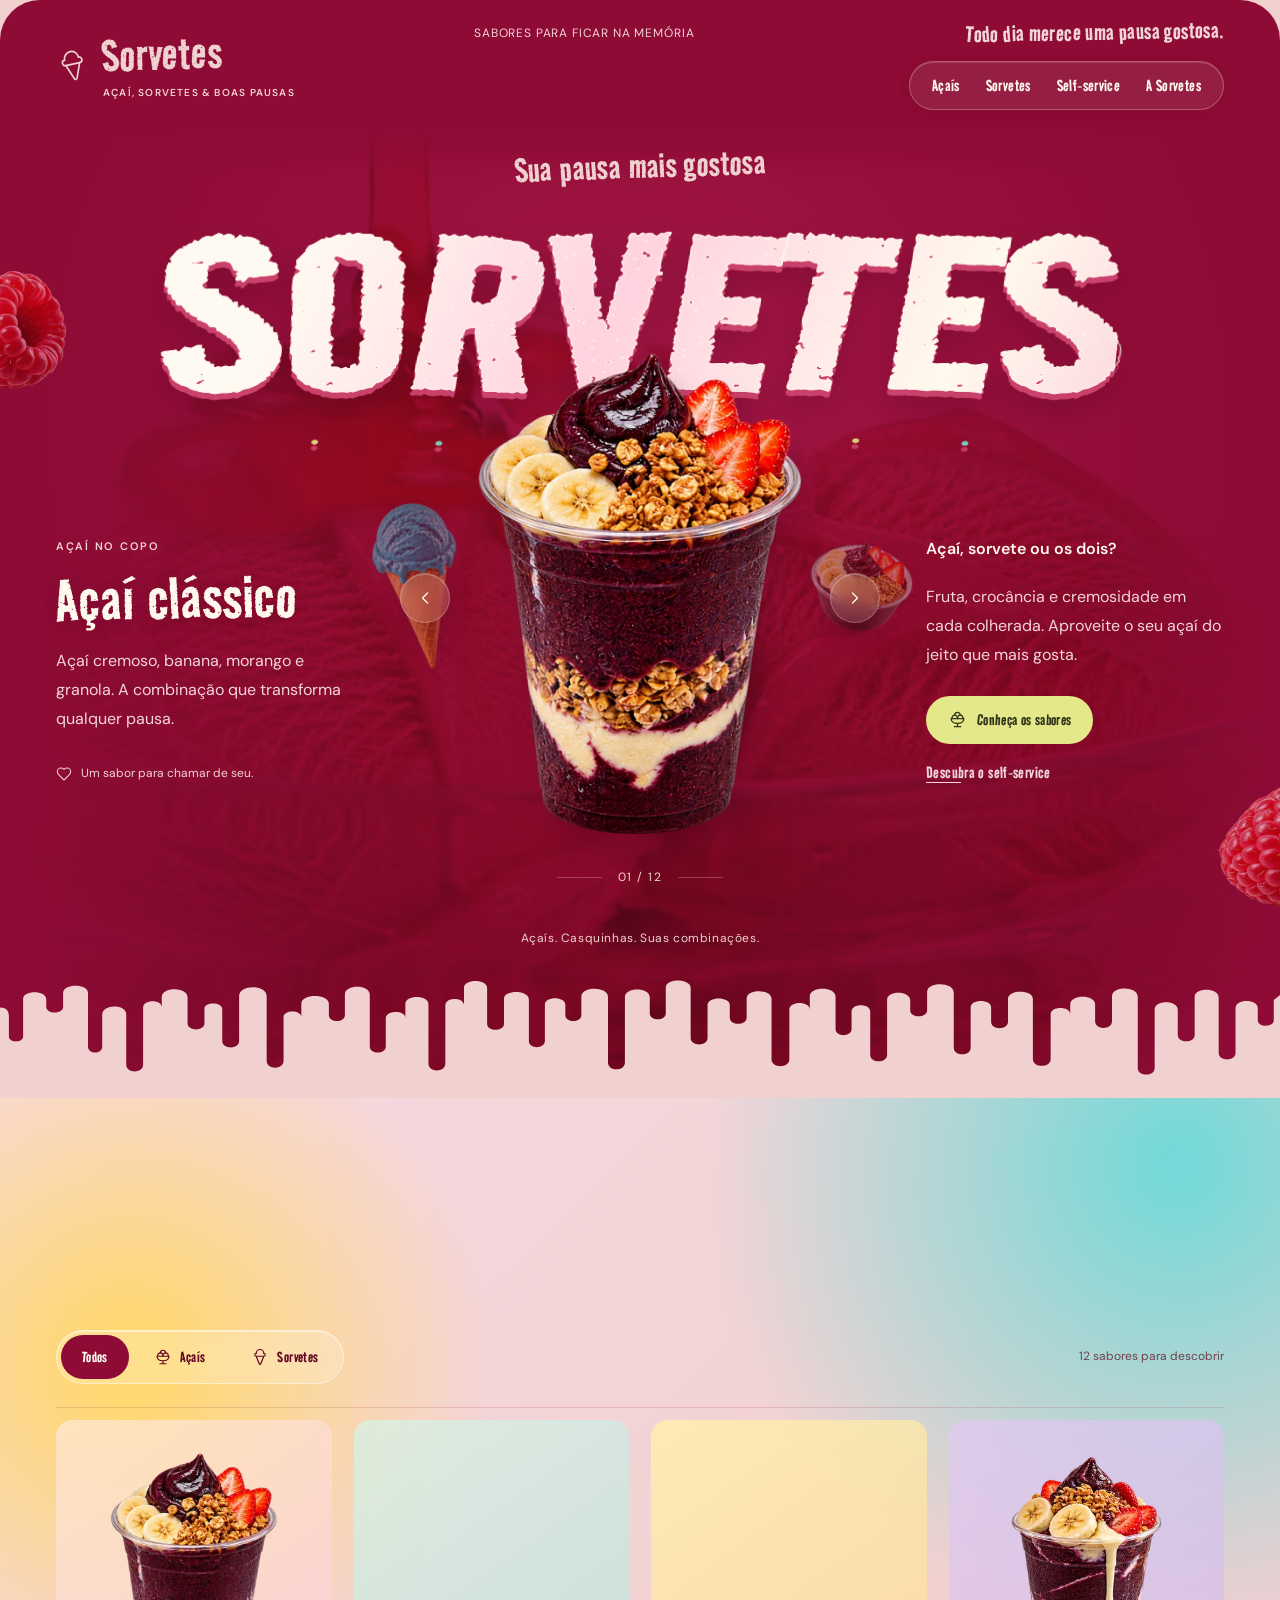
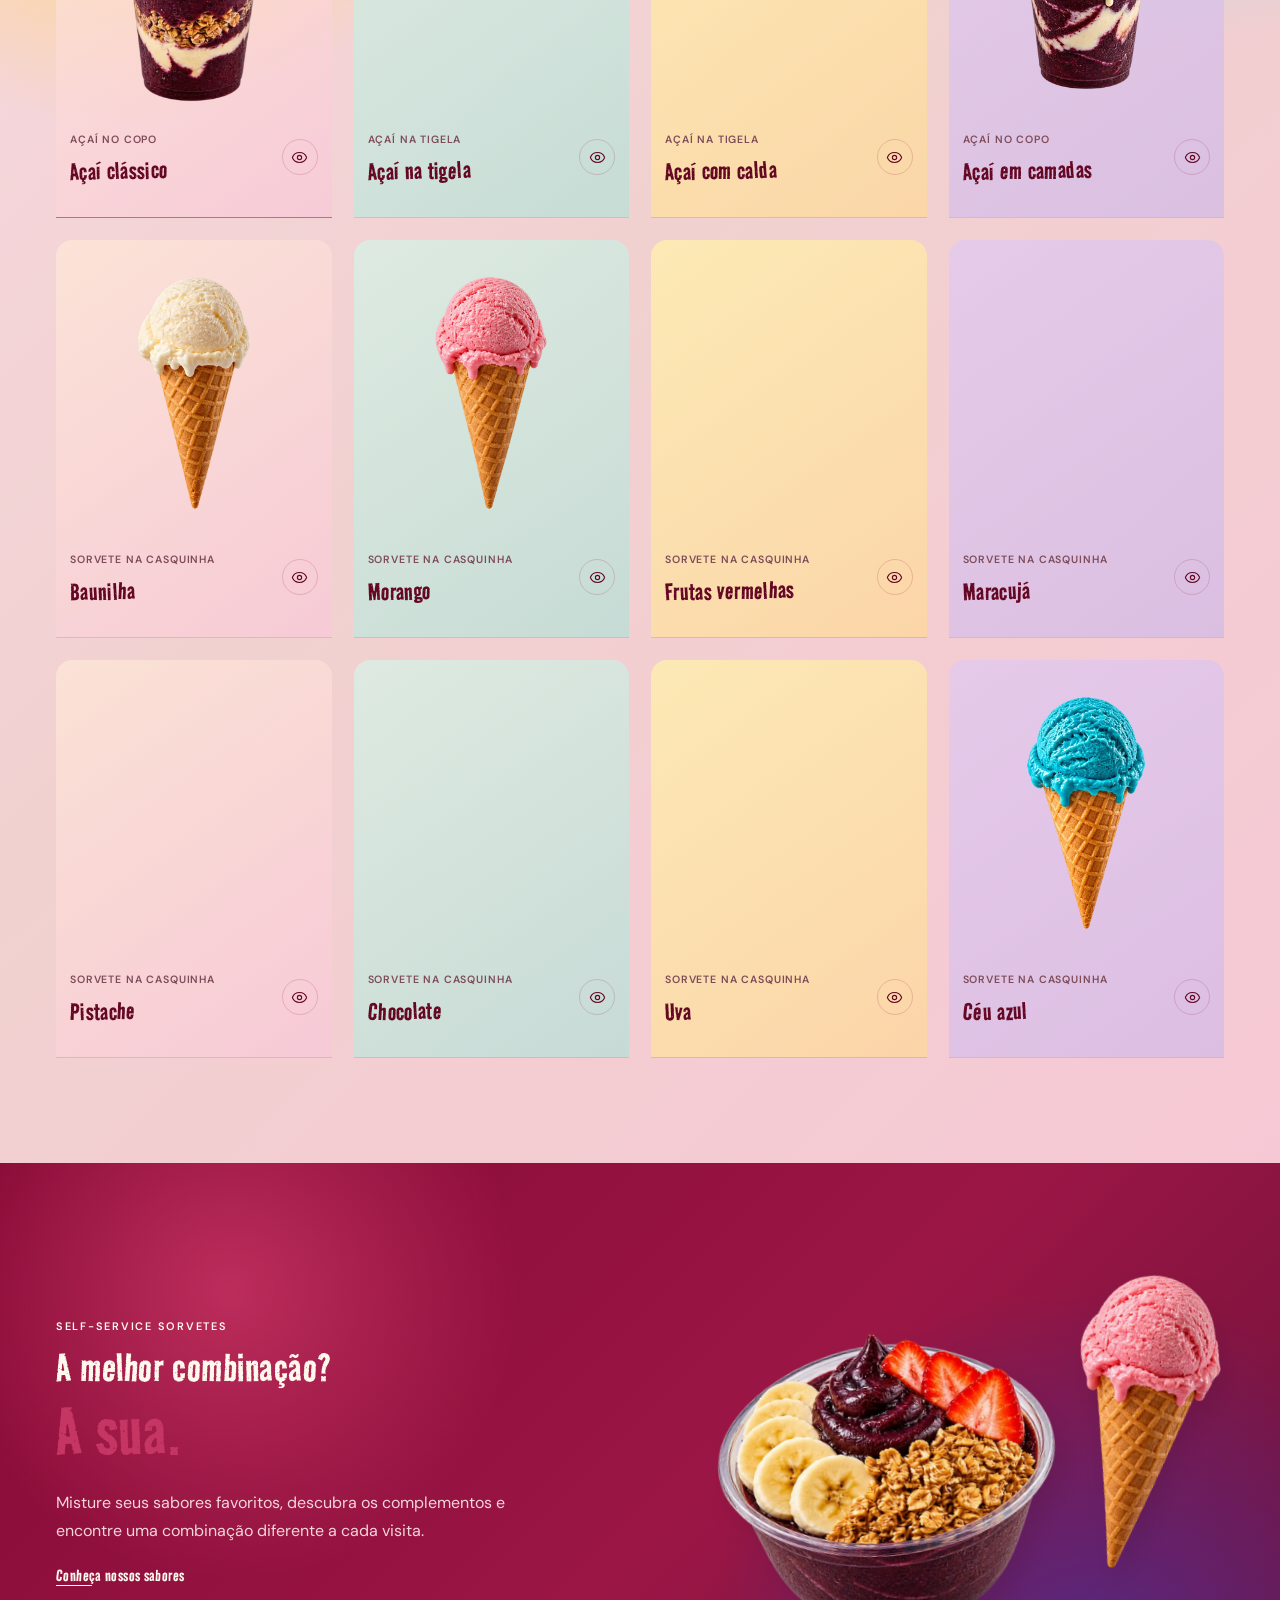
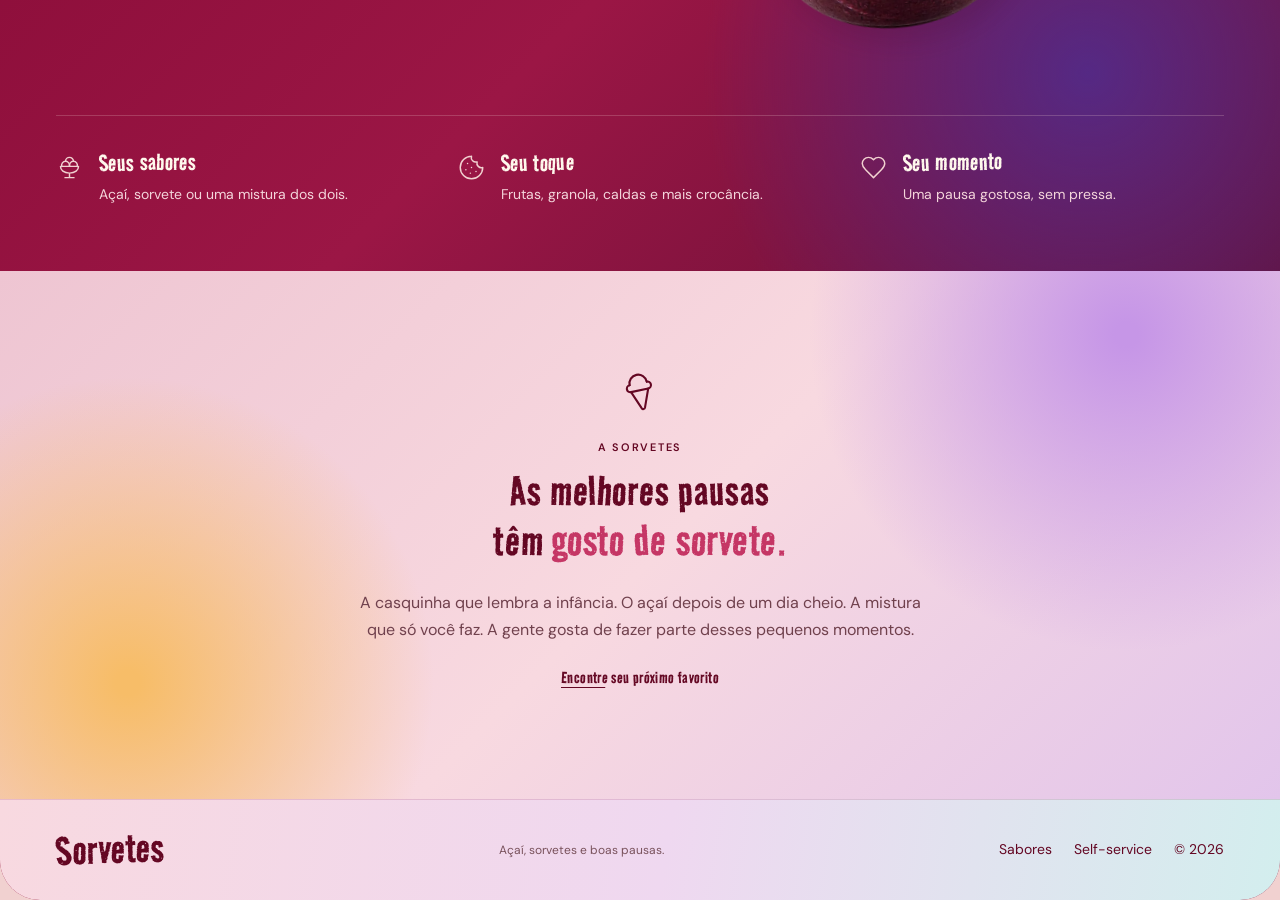
==== commit 203cc712: "Optimize Creamery performance: dist/index.html" ====
--- a/sorvetes/index.html
+++ b/sorvetes/index.html
@@ -5,10 +5,10 @@
   <meta name="viewport" content="width=device-width, initial-scale=1">
   <meta name="theme-color" content="#8d0b35">
   <meta name="description" content="Conheça a Sorvetes: açaís com frutas, sorvetes na casquinha e self-service. Um sabor para cada pausa.">
+  <link rel="canonical" href="https://sueirotech-hub.github.io/sites/sorvetes/">
   <title>Sorvetes | Açaí, sorvetes e self-service</title>
   <link rel="icon" type="image/svg+xml" href="data:image/svg+xml,%3Csvg xmlns='http://www.w3.org/2000/svg' viewBox='0 0 64 64'%3E%3Crect width='64' height='64' rx='18' fill='%238d0b35'/%3E%3Cpath d='M21 34h22L32 57z' fill='%23e3bd7b'/%3E%3Ccircle cx='32' cy='25' r='16' fill='%23efb9c2'/%3E%3C/svg%3E">
   <link rel="preload" href="assets/scoops.woff" as="font" type="font/woff" crossorigin>
-  <link rel="preload" href="assets/dm-sans.woff" as="font" type="font/woff" crossorigin>
   <link rel="preload" href="assets/acai-hero.webp" as="image" fetchpriority="high">
   <link rel="stylesheet" href="styles.css">
   <script src="products.js" defer></script>
@@ -31,9 +31,9 @@
     <main>
       <div class="hero-band">
         <div class="site-atmosphere" aria-hidden="true">
-          <video id="background-video" autoplay muted loop playsinline webkit-playsinline preload="metadata" poster="assets/video/strawberry-poster.webp" tabindex="-1" disablepictureinpicture disableremoteplayback>
-            <source src="assets/video/strawberry-mobile.mp4" data-src="assets/video/strawberry-mobile.mp4" media="(max-width: 700px)" type="video/mp4">
-            <source src="assets/video/strawberry-desktop.mp4" data-src="assets/video/strawberry-desktop.mp4" type="video/mp4">
+          <video id="background-video" muted loop playsinline webkit-playsinline preload="none" data-poster="assets/video/strawberry-poster.webp" tabindex="-1" disablepictureinpicture disableremoteplayback>
+            <source data-src="assets/video/strawberry-mobile.mp4" media="(max-width: 700px)" type="video/mp4">
+            <source data-src="assets/video/strawberry-desktop.mp4" type="video/mp4">
           </video>
         </div>
         <section id="inicio" class="hero" aria-label="Produtos em destaque" aria-roledescription="carrossel" tabindex="-1">
@@ -44,7 +44,7 @@
               <div class="edge-preview edge-preview-previous" aria-hidden="true"><img id="previous-image" src="assets/products/ceu-azul.webp" alt="" width="227" height="440" decoding="async" fetchpriority="low"><span class="edge-preview-label"><small>Anterior</small><strong id="previous-name">Céu azul</strong></span></div>
               <div class="edge-preview edge-preview-next" aria-hidden="true"><img id="next-image" src="assets/products/acai-na-tigela.webp" alt="" width="440" height="385" decoding="async" fetchpriority="low"><span class="edge-preview-label"><small>Próximo</small><strong id="next-name">Açaí na tigela</strong></span></div>
               <button id="previous-product" class="icon-button product-arrow previous glass" type="button" title="Ver produto anterior: Céu azul" aria-label="Ver produto anterior: Céu azul" aria-controls="hero-image"><svg class="icon" aria-hidden="true"><use href="assets/icons.svg#chevron-left"/></svg></button>
-              <figure class="hero-product"><div class="product-tilt"><div class="product-float"><img id="hero-image" class="hero-product-image is-active" src="assets/acai-hero.webp" alt="Açaí clássico com banana, morango e granola" width="800" height="1200" fetchpriority="high" decoding="async" draggable="false"><img id="hero-buffer-image" class="hero-product-image" alt="" aria-hidden="true" width="800" height="1200" decoding="async" draggable="false"></div></div><figcaption class="sr-only" id="hero-image-caption">Açaí clássico</figcaption></figure>
+              <figure class="hero-product"><div class="product-tilt"><div class="product-float"><img id="hero-image" class="hero-product-image is-active" src="assets/acai-hero.webp" alt="Açaí clássico com banana, morango e granola" width="800" height="1200" loading="eager" fetchpriority="high" decoding="async" draggable="false"><img id="hero-buffer-image" class="hero-product-image" alt="" aria-hidden="true" width="800" height="1200" decoding="async" draggable="false"></div></div><figcaption class="sr-only" id="hero-image-caption">Açaí clássico</figcaption></figure>
               <button id="next-product" class="icon-button product-arrow next glass" type="button" title="Ver próximo produto: Açaí na tigela" aria-label="Ver próximo produto: Açaí na tigela" aria-controls="hero-image"><svg class="icon" aria-hidden="true"><use href="assets/icons.svg#chevron-right"/></svg></button>
               <div class="product-position"><span class="position-line" aria-hidden="true"></span><span id="slide-count" class="slide-count" aria-hidden="true">01 / 12</span><span class="position-line" aria-hidden="true"></span></div>
             </div>
